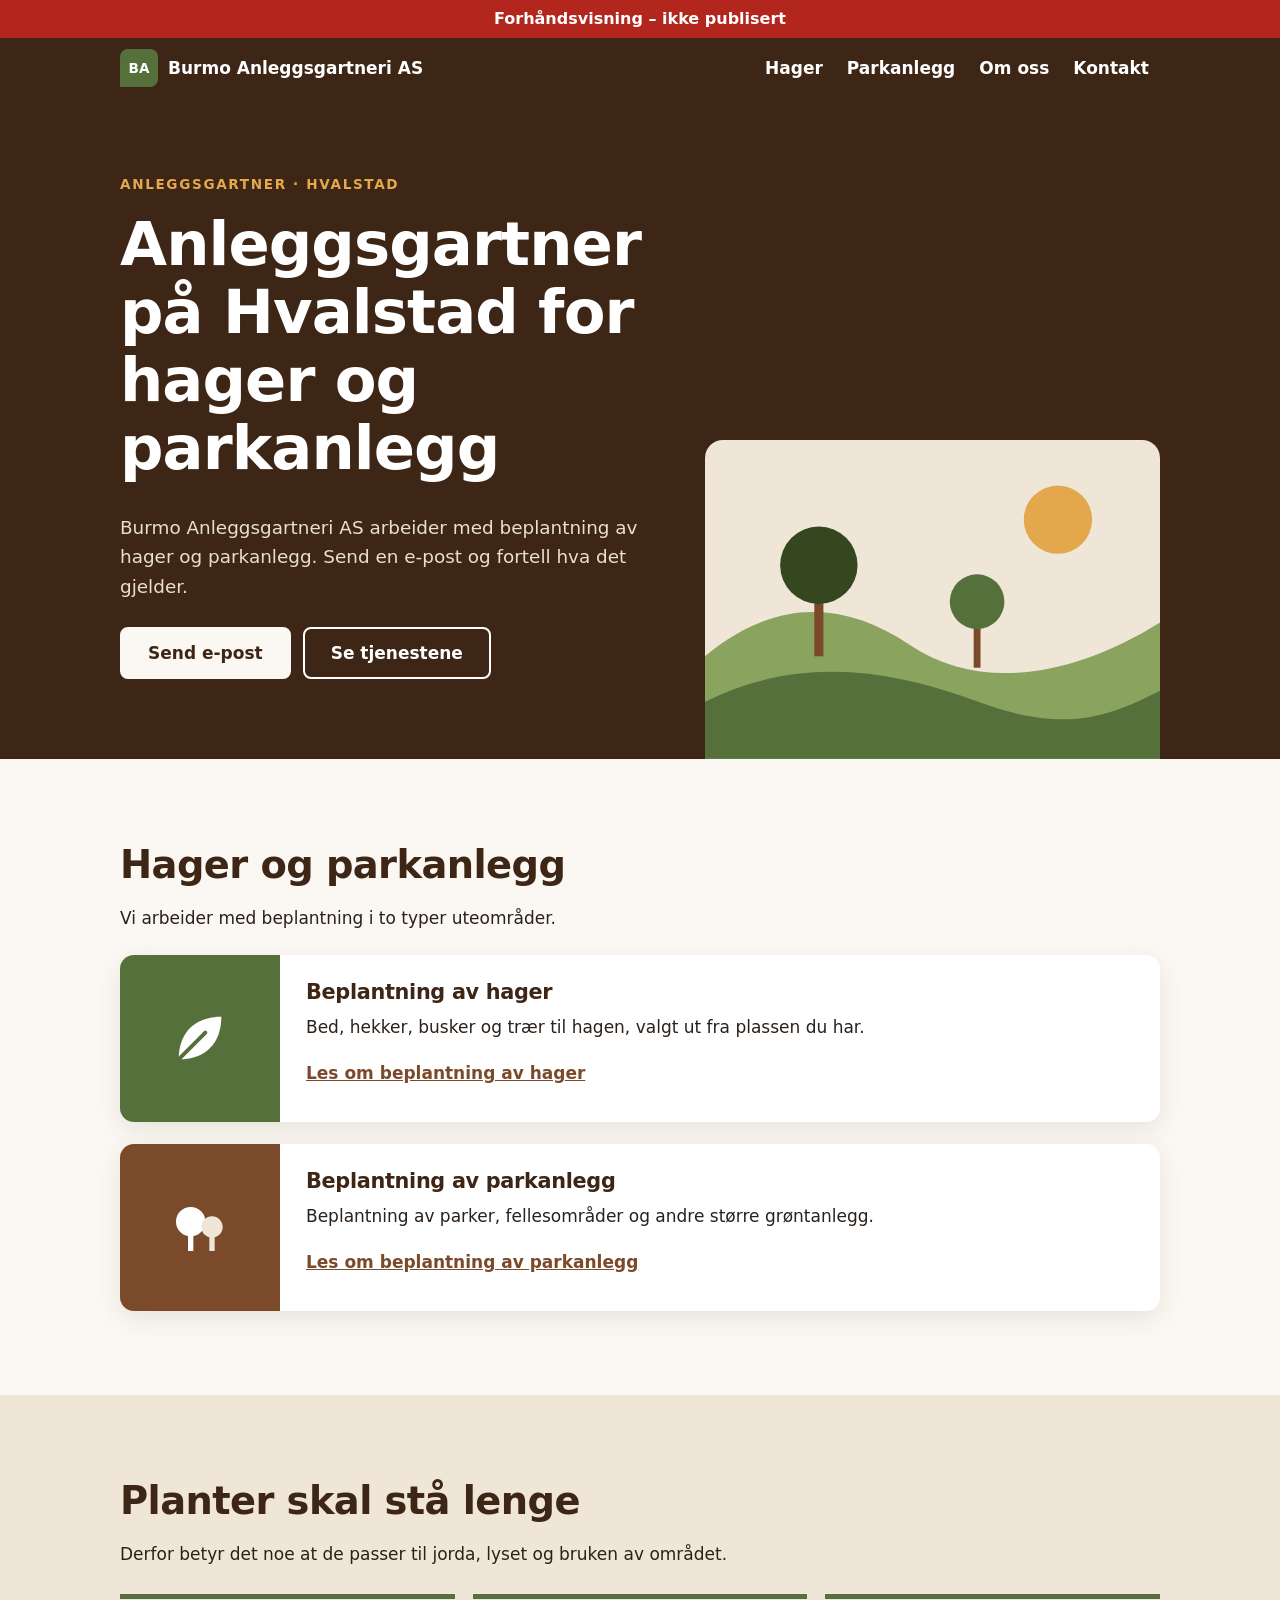
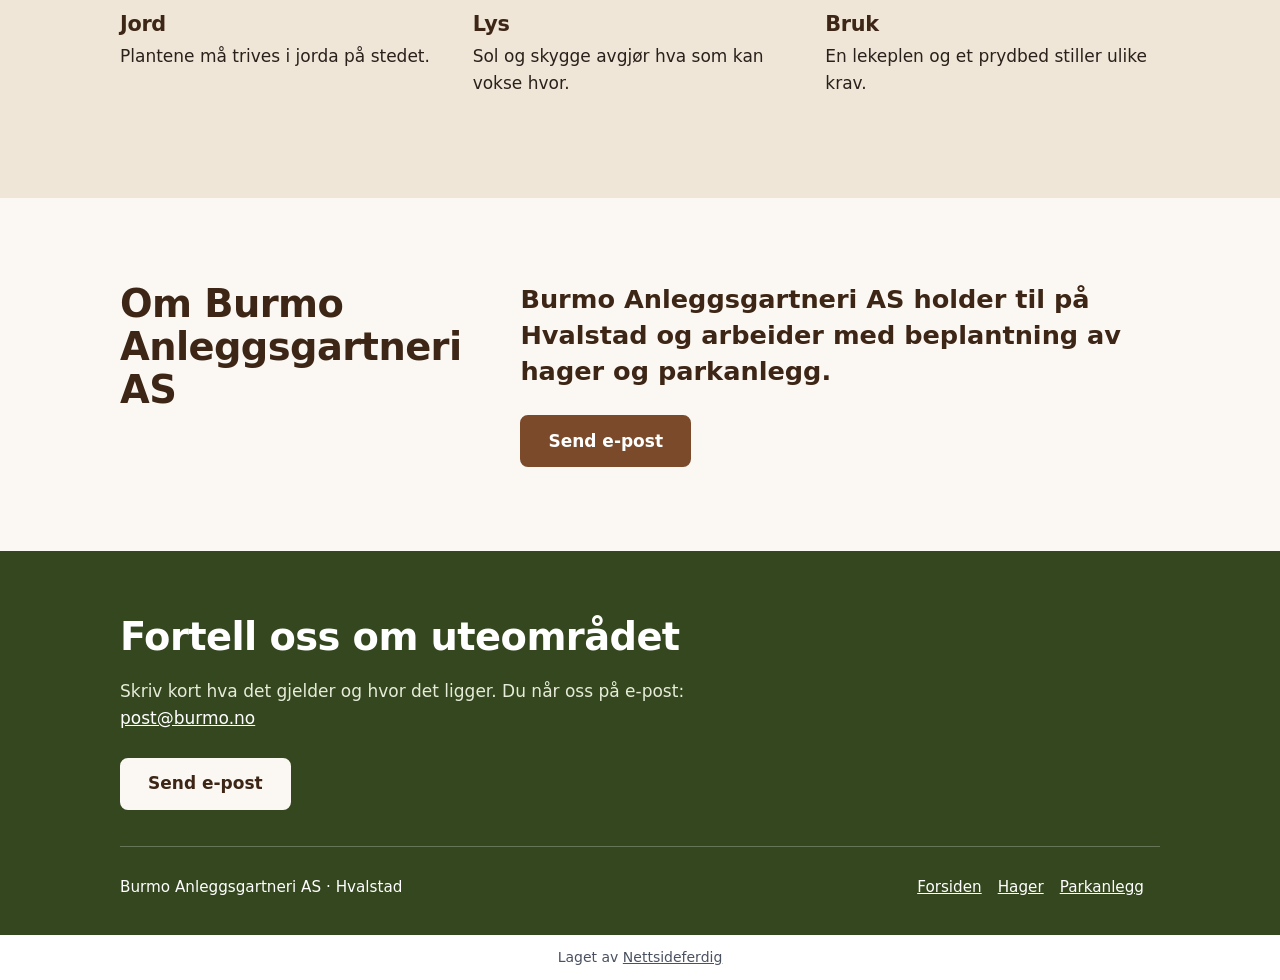
==== index.html @ 02dddd09 "Forhåndsvisning" ====
<!doctype html>
<html lang="nb">
<head>
<meta charset="utf-8">
<meta name="viewport" content="width=device-width, initial-scale=1">
<title>Anleggsgartner Hvalstad – hage og park | Burmo Anleggsgartneri AS</title>
<meta name="description" content="Burmo Anleggsgartneri AS på Hvalstad arbeider med beplantning av hager og parkanlegg. Send en e-post og fortell om uteområdet ditt.">
<link rel="canonical" href="https://andersmathisen7-design.github.io/side-burmo-anleggsgartneri-as-031f3193/">
<meta property="og:type" content="website">
<meta property="og:locale" content="nb_NO">
<meta property="og:site_name" content="Burmo Anleggsgartneri AS">
<meta property="og:title" content="Anleggsgartner Hvalstad – hage og park | Burmo Anleggsgartneri AS">
<meta property="og:description" content="Burmo Anleggsgartneri AS på Hvalstad arbeider med beplantning av hager og parkanlegg. Send en e-post og fortell om uteområdet ditt.">
<meta property="og:url" content="https://andersmathisen7-design.github.io/side-burmo-anleggsgartneri-as-031f3193/">
<meta http-equiv="Content-Security-Policy" content="default-src 'none'; style-src 'self'; img-src 'self'; manifest-src 'self'; worker-src 'self'; script-src 'self'">
<link rel="stylesheet" href="./style.css">
<meta name="theme-color" content="#7a4a2b">
<link rel="manifest" href="./manifest.webmanifest">
<link rel="icon" href="./icon.svg" type="image/svg+xml">
<script src="./pwa.js" defer></script>
<meta name="robots" content="noindex,nofollow">
<script type="application/ld+json">{"@context":"https://schema.org","@type":"GeneralContractor","name":"Burmo Anleggsgartneri AS","description":"Burmo Anleggsgartneri AS på Hvalstad arbeider med beplantning av hager og parkanlegg. Send en e-post og fortell om uteområdet ditt.","email":"post@burmo.no","areaServed":"Hvalstad","url":"https://andersmathisen7-design.github.io/side-burmo-anleggsgartneri-as-031f3193"}</script>
</head>
<body>
<div class="forhandsstripe">Forhåndsvisning – ikke publisert</div>
<header class="hd"><div class="w"><a class="lg" href="./"><span class="lg-m" aria-hidden="true">BA</span><span>Burmo Anleggsgartneri AS</span></a><nav aria-label="Hovedmeny"><ul class="mn"><li><a href="./tjenester/hager/">Hager</a></li><li><a href="./tjenester/parkanlegg/">Parkanlegg</a></li><li><a href="./#om-oss">Om oss</a></li><li><a href="#kontakt">Kontakt</a></li></ul></nav></div></header>
<main>
<section class="he"><div class="w"><div class="tx"><span class="eti">Anleggsgartner · Hvalstad</span><h1>Anleggsgartner på Hvalstad for hager og parkanlegg</h1><p class="le">Burmo Anleggsgartneri AS arbeider med beplantning av hager og parkanlegg. Send en e-post og fortell hva det gjelder.</p><div class="bts"><a class="bt ly" href="mailto:post@burmo.no">Send e-post</a><a class="bt ra" href="#tjenester">Se tjenestene</a></div></div><div class="ill"><svg viewBox="0 0 400 280" aria-hidden="true"><rect width="400" height="280" fill="#efe6d8"/><circle cx="310" cy="70" r="30" fill="#e2a84b"/><path d="M0 190c60-50 120-50 180-10s140 30 220-20v120H0z" fill="#8aa35f"/><rect x="96" y="120" width="8" height="70" fill="#7a4a2b"/><circle cx="100" cy="110" r="34" fill="#34471f"/><rect x="236" y="150" width="6" height="50" fill="#7a4a2b"/><circle cx="239" cy="142" r="24" fill="#55703a"/><path d="M0 230c80-40 160-30 240 0s120 10 160-10v60H0z" fill="#55703a"/></svg></div></div></section><section class="sk" id="tjenester"><div class="w"><h2>Hager og parkanlegg</h2><p>Vi arbeider med beplantning i to typer uteområder.</p><article class="pn"><div class="pn-i"><svg viewBox="0 0 48 48" aria-hidden="true"><path d="M8 40C8 20 20 8 40 8c0 20-12 32-32 32z" fill="#ffffff"/><path d="M8 40L28 20" stroke="#55703a" stroke-width="3" stroke-linecap="round" fill="none"/></svg></div><div class="pn-t"><h3>Beplantning av hager</h3><p>Bed, hekker, busker og trær til hagen, valgt ut fra plassen du har.</p><a class="pn-l" href="./tjenester/hager/">Les om beplantning av hager</a></div></article><article class="pn to-i"><div class="pn-i"><svg viewBox="0 0 48 48" aria-hidden="true"><circle cx="17" cy="20" r="11" fill="#ffffff"/><rect x="15" y="28" width="4" height="14" fill="#ffffff"/><circle cx="33" cy="24" r="8" fill="#efe6d8"/><rect x="31" y="30" width="4" height="12" fill="#efe6d8"/></svg></div><div class="pn-t"><h3>Beplantning av parkanlegg</h3><p>Beplantning av parker, fellesområder og andre større grøntanlegg.</p><a class="pn-l" href="./tjenester/parkanlegg/">Les om beplantning av parkanlegg</a></div></article></div></section><section class="sk pa"><div class="w"><h2>Planter skal stå lenge</h2><p>Derfor betyr det noe at de passer til jorda, lyset og bruken av området.</p><div class="tre"><div><h3>Jord</h3><p>Plantene må trives i jorda på stedet.</p></div><div><h3>Lys</h3><p>Sol og skygge avgjør hva som kan vokse hvor.</p></div><div><h3>Bruk</h3><p>En lekeplen og et prydbed stiller ulike krav.</p></div></div></div></section><section class="sk" id="om-oss"><div class="w om2"><h2>Om Burmo Anleggsgartneri AS</h2><div><p class="st">Burmo Anleggsgartneri AS holder til på Hvalstad og arbeider med beplantning av hager og parkanlegg.</p><div class="bts"><a class="bt" href="mailto:post@burmo.no">Send e-post</a></div></div></div></section>
</main>
<footer class="ft" id="kontakt"><div class="w"><h2>Fortell oss om uteområdet</h2><p>Skriv kort hva det gjelder og hvor det ligger. Du når oss på e-post: <a href="mailto:post@burmo.no">post@burmo.no</a></p><div class="bts"><a class="bt ly" href="mailto:post@burmo.no">Send e-post</a></div><div class="ft-l"><span>Burmo Anleggsgartneri AS · Hvalstad</span><nav aria-label="Bunnmeny"><a href="./">Forsiden</a><a href="./tjenester/hager/">Hager</a><a href="./tjenester/parkanlegg/">Parkanlegg</a></nav></div></div></footer>
<p class="nf-byra">Laget av <a href="https://nettsideferdig.no/">Nettsideferdig</a></p>
</body>
</html>
---- style.css ----
/* Fast fra Sidefabrikken: bestillingswidgeten. */
:root { --nf-farge: #7a4a2b; }
#nf-bestill [hidden] { display: none !important; }
#nf-bestill button { font: inherit; padding: 0.5rem 0.9rem; margin: 0.2rem; border: 1px solid var(--nf-farge); border-radius: 6px; background: #fff; color: var(--nf-farge); cursor: pointer; }
#nf-bestill button:disabled { opacity: 0.6; }
#nf-bestill .nf-knapp { background: var(--nf-farge); color: #fff; }
#nf-bestill .nf-tjeneste { display: block; width: 100%; text-align: left; }
#nf-bestill .nf-tjeneste small, #nf-bestill .nf-vare small { display: block; color: #555; }
#nf-bestill .nf-felt { display: block; margin: 0.5rem 0; }
#nf-bestill input, #nf-bestill select, #nf-bestill textarea { font: inherit; padding: 0.4rem; border: 1px solid #c5cad3; border-radius: 4px; display: block; width: 100%; max-width: 24rem; }
#nf-bestill input[type="checkbox"], #nf-bestill input[type="radio"] { display: inline-block; width: auto; margin: 0 0.4rem 0 0; vertical-align: middle; }
#nf-bestill .nf-rad { display: flex; flex-wrap: wrap; gap: 0.5rem; }
#nf-bestill .nf-vare { padding: 0.4rem 0; border-bottom: 1px solid #e3e6eb; }
#nf-bestill .nf-feil, #nf-bestill .nf-utsolgt { color: #b3261e; }
#nf-bestill .nf-test { background: #fff4e5; padding: 0.4rem 0.8rem; border-radius: 6px; }
#nf-bestill .nf-oppsummering { font-weight: 600; }
#nf-bestill .nf-faner { display: flex; flex-wrap: wrap; gap: 0.25rem; margin: 0.5rem 0 1rem; }
#nf-bestill .nf-fane.nf-valgt, #nf-bestill .nf-dag.nf-valgt { background: var(--nf-farge); color: #fff; }
#nf-bestill .nf-adresse { position: relative; max-width: 24rem; }
#nf-bestill .nf-forslag { position: absolute; top: 100%; left: 0; right: 0; z-index: 10; max-height: 15rem; overflow-y: auto; background: #fff; border: 1px solid #c5cad3; border-radius: 4px; box-shadow: 0 4px 12px rgba(0, 0, 0, 0.15); }
#nf-bestill .nf-forslag button { display: block; width: 100%; margin: 0; border: 0; border-radius: 0; padding: 0.5rem 0.75rem; text-align: left; color: inherit; }
#nf-bestill .nf-forslag button:hover, #nf-bestill .nf-forslag button:focus { background: #f4f7fb; }
#nf-bestill .nf-dager { display: flex; flex-wrap: wrap; gap: 0.25rem; margin: 0.5rem 0; }
#nf-bestill .nf-dag.nf-full { text-decoration: line-through; color: #777; border-color: #c5cad3; }
#nf-bestill .nf-tillegg { margin: 0.5rem 0; }
#nf-bestill .nf-sporsmal { margin: 0.8rem 0; }
#nf-bestill .nf-hjelp { display: block; font-size: 0.875rem; color: #666; margin: 0.15rem 0 0.25rem; }
#nf-bestill .nf-sum { font-weight: 700; font-size: 1.15rem; }
#nf-bestill .nf-ja-nei { display: flex; gap: 1.5rem; margin-top: 0.25rem; }
.prisliste table { border-collapse: collapse; width: 100%; max-width: 36rem; }
.prisliste th, .prisliste td { text-align: left; padding: 0.4rem 0.6rem 0.4rem 0; border-bottom: 1px solid #e3e6eb; vertical-align: top; }
.prisliste td:last-child, .prisliste th:last-child { text-align: right; white-space: nowrap; padding-right: 0; }
.prisliste small { color: #555; }
.prisliste .prisinfo { font-size: 0.875rem; color: #555; }

main > section.melding, main > section.bestill { box-sizing: border-box; max-width: 42rem; margin: 0 auto; padding: 2.5rem 1.25rem 3.5rem; }
.nf-skjema .nf-felt { display: block; margin: 0.75rem 0; }
.nf-skjema label, .nf-skjema legend { display: block; font-weight: 600; }
.nf-skjema fieldset { border: 0; padding: 0; margin: 0.75rem 0; min-width: 0; }
.nf-skjema fieldset label { font-weight: 400; }
.nf-skjema input, .nf-skjema textarea { font: inherit; padding: 0.5rem; border: 1px solid #c5cad3; border-radius: 4px; display: block; width: 100%; max-width: 32rem; }
.nf-skjema input[type="radio"] { display: inline-block; width: auto; margin: 0 0.4rem 0 0; vertical-align: middle; }
.nf-skjema input:focus, .nf-skjema textarea:focus { outline: 2px solid var(--nf-farge); outline-offset: 1px; }
.nf-skjema button { font: inherit; font-weight: 600; border: 0; cursor: pointer; padding: 0.85rem 1.5rem; border-radius: 6px; background: var(--nf-farge); color: #fff; min-height: 44px; }
.nf-skjema .nf-info { font-size: 0.875rem; color: #555; }

/* Designet */
:root{--j:#7a4a2b;--jm:#3d2616;--m:#55703a;--l:#fbf8f3;--p:#efe6d8;--t:#2a211b}*{box-sizing:border-box}body{margin:0;font-family:system-ui,Helvetica,Arial,sans-serif;font-size:17px;line-height:1.6;color:var(--t);background:var(--l)}h1,h2,h3{margin:0 0 .5em;line-height:1.12;font-weight:800;letter-spacing:-.015em;color:var(--jm)}h1{font-size:clamp(2.2rem,7.5vw,3.8rem)}h2{font-size:clamp(1.6rem,4.5vw,2.4rem)}h3{font-size:1.3rem}p{margin:0 0 1em;max-width:60ch}a{color:var(--j)}a:focus-visible{outline:3px solid #e2a84b;outline-offset:3px}.w{max-width:1080px;margin:0 auto;padding:0 20px}.hd{background:var(--jm)}.hd .w{display:flex;flex-wrap:wrap;align-items:center;justify-content:space-between;gap:2px 18px;padding-top:8px;padding-bottom:8px}.lg{display:inline-flex;align-items:center;gap:10px;min-height:44px;color:#fff;text-decoration:none;font-weight:800}.lg-m{display:inline-flex;align-items:center;justify-content:center;width:38px;height:38px;background:var(--m);color:#fff;font-size:.85rem;border-radius:8px 8px 8px 0;flex:none}.mn{display:flex;flex-wrap:wrap;list-style:none;margin:0;padding:0;gap:0 2px}.mn a{display:inline-flex;align-items:center;min-height:44px;padding:0 11px;color:#fff;text-decoration:none;font-weight:600;border-radius:6px}.mn a:hover{background:rgba(255,255,255,.14)}.bt{display:inline-flex;align-items:center;justify-content:center;min-height:52px;padding:0 26px;border-radius:8px;font-weight:800;text-decoration:none;background:var(--j);color:#fff;border:2px solid var(--j)}.bt:hover{background:var(--jm);border-color:var(--jm)}.bt.ly{background:var(--l);color:var(--jm);border-color:var(--l)}.bt.ly:hover{background:var(--p);border-color:var(--p)}.bt.ra{background:transparent;color:#fff;border-color:#fff}.bt.ra:hover{background:rgba(255,255,255,.14)}.bt.ko{background:transparent;color:var(--jm);border-color:var(--jm)}.bt.ko:hover{background:var(--p)}.bts{display:flex;flex-wrap:wrap;gap:12px;margin-top:26px}.he{background:var(--jm);color:#fff;padding:44px 0 0}.he h1{color:#fff}.he .le{color:#eadfce;font-size:1.15rem}.he .w{display:grid;gap:28px;align-items:end}.he .tx{padding-bottom:44px}.eti{display:inline-block;color:#e2a84b;font-weight:700;font-size:.85rem;letter-spacing:.12em;text-transform:uppercase;margin-bottom:14px}.ill svg{display:block;width:100%;height:auto;border-radius:18px 18px 0 0}.sk{padding:64px 0}.sk.pa{background:var(--p)}.pn{display:grid;background:#fff;border-radius:14px;overflow:hidden;box-shadow:0 8px 24px rgba(61,38,22,.1);margin-top:22px}.pn-i{background:var(--m);display:flex;align-items:center;justify-content:center;padding:22px}.pn.to-i .pn-i{background:var(--j)}.pn-i svg{width:64px;height:64px}.pn-t{padding:26px}.pn-t p{margin-bottom:.6em}.pn-l{font-weight:800;display:inline-flex;align-items:center;min-height:44px}.tre{display:grid;gap:18px;margin-top:26px}.tre div{border-top:5px solid var(--m);padding-top:14px}.tre h3{margin-bottom:.3em}.om2{display:grid;gap:24px}.om2 .st{font-size:clamp(1.25rem,3.2vw,1.6rem);line-height:1.4;font-weight:600;color:var(--jm)}.ft{background:#34471f;color:#fff;padding:64px 0 26px}.ft h2{color:#fff}.ft p{color:#e6ecd8}.ft a{color:#fff}.ft .bt.ly{color:var(--jm)}.ft-l{margin-top:36px;padding-top:18px;border-top:1px solid rgba(255,255,255,.25);display:flex;flex-wrap:wrap;gap:6px 24px;justify-content:space-between;align-items:center;font-size:.95rem}.ft-l a{display:inline-flex;align-items:center;min-height:44px;margin-right:16px}.uh{background:var(--p);padding:32px 0 48px;border-bottom:6px solid var(--m)}.uh .le{font-size:1.15rem}.bk{display:inline-flex;align-items:center;min-height:44px;font-weight:700;margin-bottom:8px}.to{display:grid;gap:28px}.no{background:var(--jm);color:#fff;border-radius:14px;padding:26px;align-self:start}.no h3{color:#fff}.no ul{margin:0;padding-left:1.2em}.no li{margin-bottom:.4em}section.melding{padding:56px 20px;max-width:720px;margin:0 auto}.nf-skjema .nf-felt{margin-bottom:18px}.nf-skjema label{display:block;font-weight:700;margin-bottom:6px}.nf-skjema input,.nf-skjema textarea{width:100%;padding:12px 14px;border:2px solid #b8a892;border-radius:8px;font:inherit;background:#fff}.nf-skjema button.knapp{min-height:52px;padding:0 26px;border-radius:8px;border:2px solid var(--j);background:var(--j);color:#fff;font:inherit;font-weight:800;cursor:pointer}@media(min-width:700px){.pn{grid-template-columns:160px 1fr}}@media(min-width:760px){.tre{grid-template-columns:repeat(3,1fr)}}@media(min-width:860px){.he{padding-top:72px}.he .w{grid-template-columns:1.1fr .9fr}.he .tx{padding-bottom:80px}.om2{grid-template-columns:.7fr 1.3fr;gap:56px}.to{grid-template-columns:1.3fr .7fr;gap:56px}.sk{padding:84px 0}}

/* Fast fra Sidefabrikken */
.forhandsstripe { display: block !important; position: relative !important; z-index: 2147483647 !important; background: #b3261e !important; color: #fff !important; text-align: center !important; padding: 0.5rem 1rem !important; font: 600 1rem/1.4 system-ui, sans-serif !important; visibility: visible !important; opacity: 1 !important; max-height: none !important; height: auto !important; min-height: 0 !important; overflow: visible !important; margin: 0 !important; top: auto !important; left: auto !important; right: auto !important; bottom: auto !important; width: auto !important; transform: none !important; clip-path: none !important; filter: none !important; text-indent: 0 !important; font-size: 1rem !important; }
.nf-byra { display: block !important; position: static !important; inset: auto !important; z-index: auto !important; background: #fff !important; color: #4a5160 !important; text-align: center !important; padding: 0.75rem 1rem !important; margin: 0 !important; width: auto !important; max-width: none !important; height: auto !important; min-height: 0 !important; max-height: none !important; overflow: visible !important; visibility: visible !important; opacity: 1 !important; transform: none !important; clip-path: none !important; filter: none !important; font: 400 0.875rem/1.5 system-ui, sans-serif !important; letter-spacing: normal !important; text-indent: 0 !important; text-transform: none !important; }
.nf-byra a { display: inline !important; position: static !important; color: inherit !important; text-decoration: underline !important; font: inherit !important; visibility: visible !important; opacity: 1 !important; pointer-events: auto !important; }
.nf-felle { display: none !important; position: absolute !important; left: -10000px !important; width: 1px !important; height: 1px !important; overflow: hidden !important; }
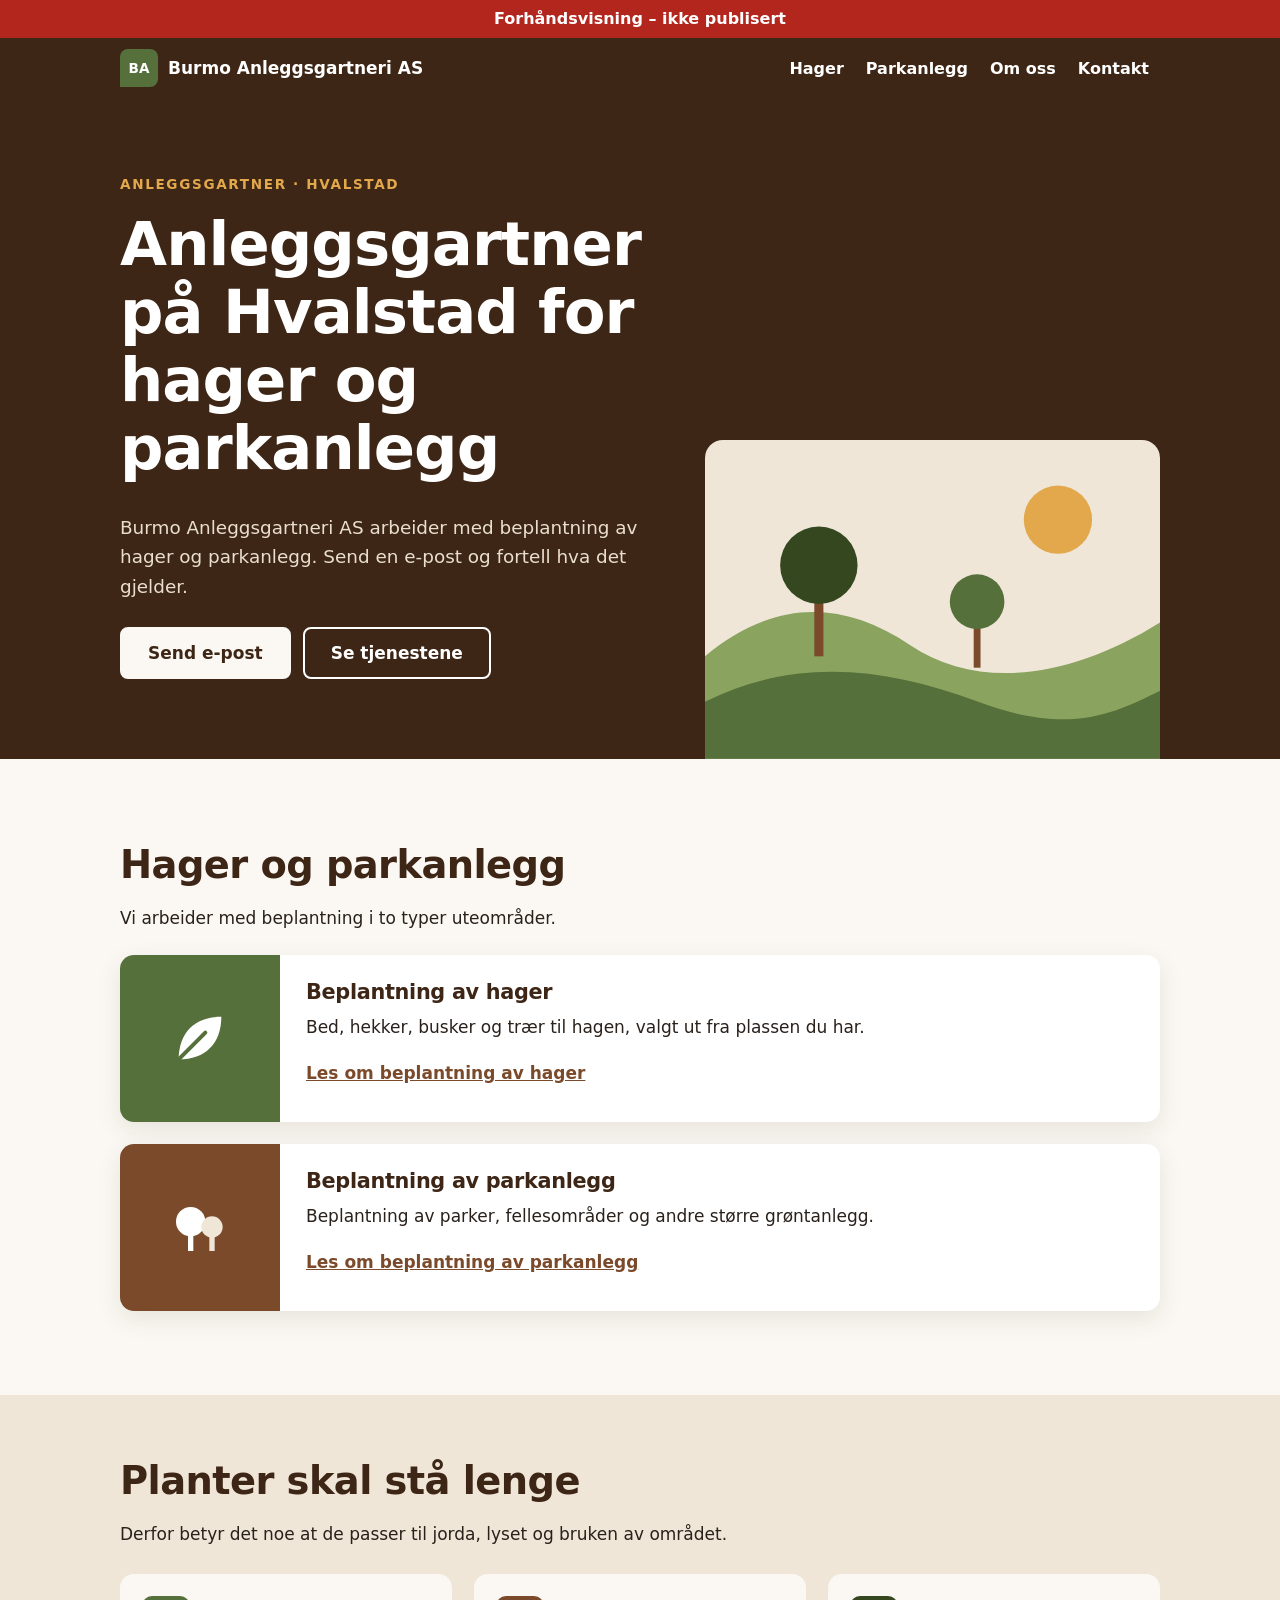
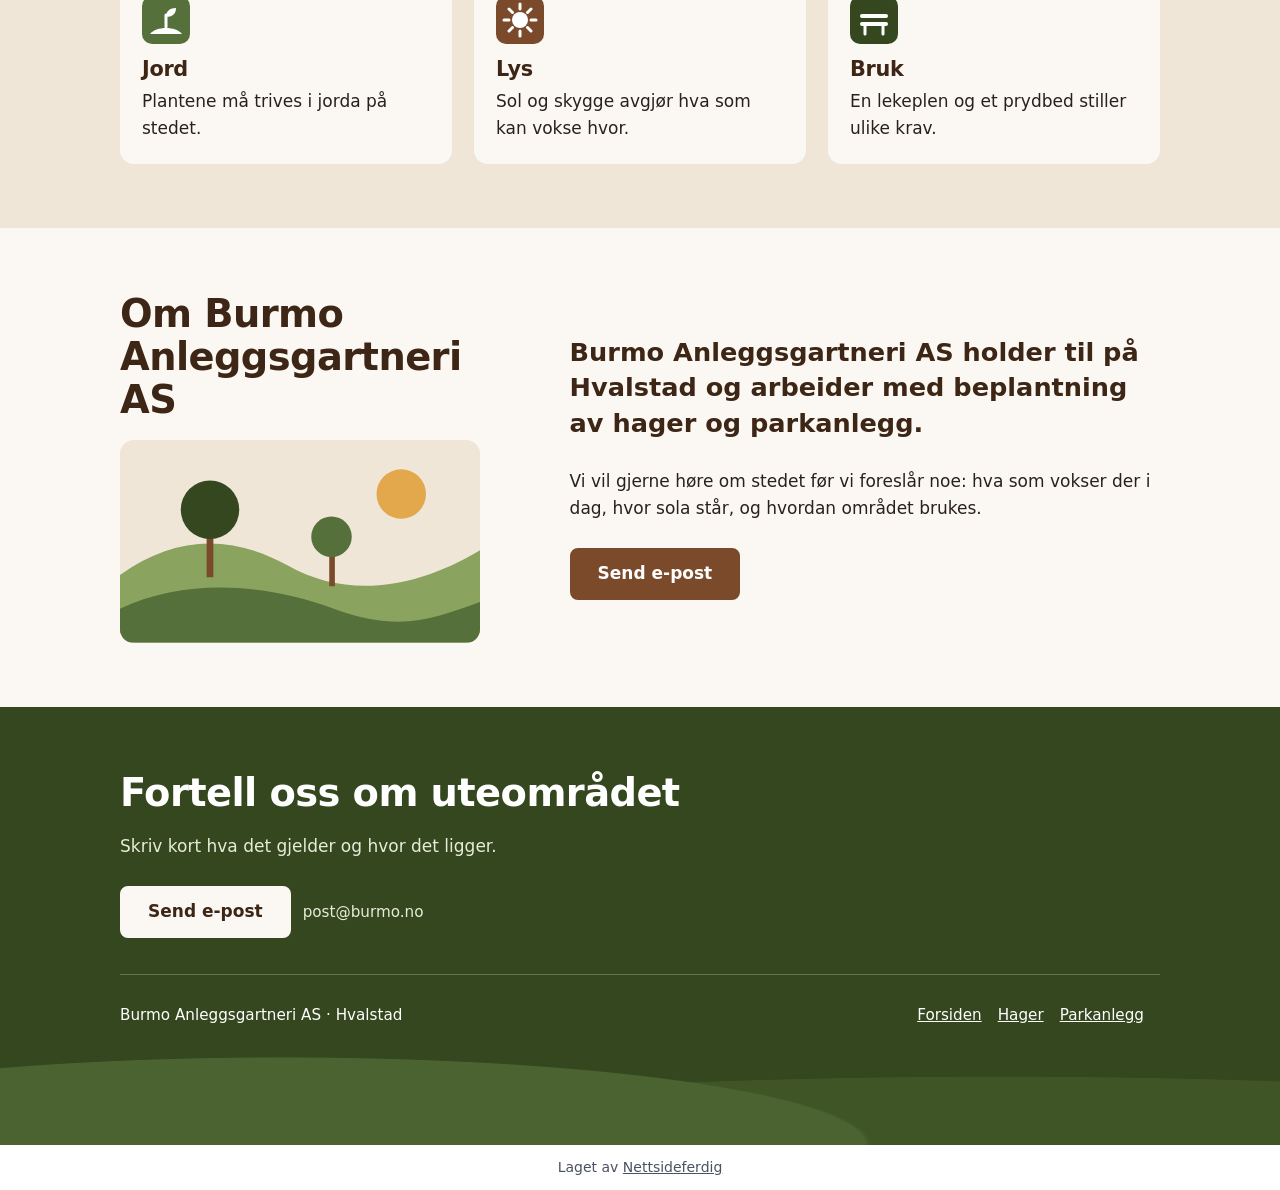
==== commit 6722cb8a: "Forhåndsvisning" ====
--- a/index.html
+++ b/index.html
@@ -25,9 +25,9 @@
 <div class="forhandsstripe">Forhåndsvisning – ikke publisert</div>
 <header class="hd"><div class="w"><a class="lg" href="./"><span class="lg-m" aria-hidden="true">BA</span><span>Burmo Anleggsgartneri AS</span></a><nav aria-label="Hovedmeny"><ul class="mn"><li><a href="./tjenester/hager/">Hager</a></li><li><a href="./tjenester/parkanlegg/">Parkanlegg</a></li><li><a href="./#om-oss">Om oss</a></li><li><a href="#kontakt">Kontakt</a></li></ul></nav></div></header>
 <main>
-<section class="he"><div class="w"><div class="tx"><span class="eti">Anleggsgartner · Hvalstad</span><h1>Anleggsgartner på Hvalstad for hager og parkanlegg</h1><p class="le">Burmo Anleggsgartneri AS arbeider med beplantning av hager og parkanlegg. Send en e-post og fortell hva det gjelder.</p><div class="bts"><a class="bt ly" href="mailto:post@burmo.no">Send e-post</a><a class="bt ra" href="#tjenester">Se tjenestene</a></div></div><div class="ill"><svg viewBox="0 0 400 280" aria-hidden="true"><rect width="400" height="280" fill="#efe6d8"/><circle cx="310" cy="70" r="30" fill="#e2a84b"/><path d="M0 190c60-50 120-50 180-10s140 30 220-20v120H0z" fill="#8aa35f"/><rect x="96" y="120" width="8" height="70" fill="#7a4a2b"/><circle cx="100" cy="110" r="34" fill="#34471f"/><rect x="236" y="150" width="6" height="50" fill="#7a4a2b"/><circle cx="239" cy="142" r="24" fill="#55703a"/><path d="M0 230c80-40 160-30 240 0s120 10 160-10v60H0z" fill="#55703a"/></svg></div></div></section><section class="sk" id="tjenester"><div class="w"><h2>Hager og parkanlegg</h2><p>Vi arbeider med beplantning i to typer uteområder.</p><article class="pn"><div class="pn-i"><svg viewBox="0 0 48 48" aria-hidden="true"><path d="M8 40C8 20 20 8 40 8c0 20-12 32-32 32z" fill="#ffffff"/><path d="M8 40L28 20" stroke="#55703a" stroke-width="3" stroke-linecap="round" fill="none"/></svg></div><div class="pn-t"><h3>Beplantning av hager</h3><p>Bed, hekker, busker og trær til hagen, valgt ut fra plassen du har.</p><a class="pn-l" href="./tjenester/hager/">Les om beplantning av hager</a></div></article><article class="pn to-i"><div class="pn-i"><svg viewBox="0 0 48 48" aria-hidden="true"><circle cx="17" cy="20" r="11" fill="#ffffff"/><rect x="15" y="28" width="4" height="14" fill="#ffffff"/><circle cx="33" cy="24" r="8" fill="#efe6d8"/><rect x="31" y="30" width="4" height="12" fill="#efe6d8"/></svg></div><div class="pn-t"><h3>Beplantning av parkanlegg</h3><p>Beplantning av parker, fellesområder og andre større grøntanlegg.</p><a class="pn-l" href="./tjenester/parkanlegg/">Les om beplantning av parkanlegg</a></div></article></div></section><section class="sk pa"><div class="w"><h2>Planter skal stå lenge</h2><p>Derfor betyr det noe at de passer til jorda, lyset og bruken av området.</p><div class="tre"><div><h3>Jord</h3><p>Plantene må trives i jorda på stedet.</p></div><div><h3>Lys</h3><p>Sol og skygge avgjør hva som kan vokse hvor.</p></div><div><h3>Bruk</h3><p>En lekeplen og et prydbed stiller ulike krav.</p></div></div></div></section><section class="sk" id="om-oss"><div class="w om2"><h2>Om Burmo Anleggsgartneri AS</h2><div><p class="st">Burmo Anleggsgartneri AS holder til på Hvalstad og arbeider med beplantning av hager og parkanlegg.</p><div class="bts"><a class="bt" href="mailto:post@burmo.no">Send e-post</a></div></div></div></section>
+<section class="he"><div class="w"><div class="tx"><span class="eti">Anleggsgartner · Hvalstad</span><h1>Anleggsgartner på Hvalstad for hager og parkanlegg</h1><p class="le">Burmo Anleggsgartneri AS arbeider med beplantning av hager og parkanlegg. Send en e-post og fortell hva det gjelder.</p><div class="bts"><a class="bt ly" href="mailto:post@burmo.no">Send e-post</a><a class="bt ra" href="#tjenester">Se tjenestene</a></div></div><div class="ill"><svg viewBox="0 0 400 280" aria-hidden="true"><rect width="400" height="280" fill="#efe6d8"/><circle cx="310" cy="70" r="30" fill="#e2a84b"/><path d="M0 190c60-50 120-50 180-10s140 30 220-20v120H0z" fill="#8aa35f"/><rect x="96" y="120" width="8" height="70" fill="#7a4a2b"/><circle cx="100" cy="110" r="34" fill="#34471f"/><rect x="236" y="150" width="6" height="50" fill="#7a4a2b"/><circle cx="239" cy="142" r="24" fill="#55703a"/><path d="M0 230c80-40 160-30 240 0s120 10 160-10v60H0z" fill="#55703a"/></svg></div></div></section><section class="sk" id="tjenester"><div class="w"><h2>Hager og parkanlegg</h2><p>Vi arbeider med beplantning i to typer uteområder.</p><article class="pn"><div class="pn-i"><svg viewBox="0 0 48 48" aria-hidden="true"><path d="M8 40C8 20 20 8 40 8c0 20-12 32-32 32z" fill="#ffffff"/><path d="M8 40L28 20" stroke="#55703a" stroke-width="3" stroke-linecap="round" fill="none"/></svg></div><div class="pn-t"><h3>Beplantning av hager</h3><p>Bed, hekker, busker og trær til hagen, valgt ut fra plassen du har.</p><a class="pn-l" href="./tjenester/hager/">Les om beplantning av hager</a></div></article><article class="pn to-i"><div class="pn-i"><svg viewBox="0 0 48 48" aria-hidden="true"><circle cx="17" cy="20" r="11" fill="#ffffff"/><rect x="15" y="28" width="4" height="14" fill="#ffffff"/><circle cx="33" cy="24" r="8" fill="#efe6d8"/><rect x="31" y="30" width="4" height="12" fill="#efe6d8"/></svg></div><div class="pn-t"><h3>Beplantning av parkanlegg</h3><p>Beplantning av parker, fellesområder og andre større grøntanlegg.</p><a class="pn-l" href="./tjenester/parkanlegg/">Les om beplantning av parkanlegg</a></div></article></div></section><section class="sk pa tett"><div class="w"><h2>Planter skal stå lenge</h2><p>Derfor betyr det noe at de passer til jorda, lyset og bruken av området.</p><div class="tre"><div><svg viewBox="0 0 48 48" aria-hidden="true"><rect width="48" height="48" rx="10" fill="#55703a"/><path d="M8 38c6-8 26-8 32 0z" fill="#ffffff"/><path d="M24 31V19" stroke="#ffffff" stroke-width="3" stroke-linecap="round" fill="none"/><path d="M24 21c0-6 4-9 10-9 0 6-4 9-10 9z" fill="#ffffff"/></svg><h3>Jord</h3><p>Plantene må trives i jorda på stedet.</p></div><div><svg viewBox="0 0 48 48" aria-hidden="true"><rect width="48" height="48" rx="10" fill="#7a4a2b"/><circle cx="24" cy="24" r="8" fill="#ffffff"/><path d="M24 8v5M24 35v5M8 24h5M35 24h5M13 13l3.5 3.5M31.5 31.5L35 35M35 13l-3.5 3.5M16.5 31.5L13 35" stroke="#ffffff" stroke-width="3" stroke-linecap="round" fill="none"/></svg><h3>Lys</h3><p>Sol og skygge avgjør hva som kan vokse hvor.</p></div><div><svg viewBox="0 0 48 48" aria-hidden="true"><rect width="48" height="48" rx="10" fill="#34471f"/><rect x="10" y="18" width="28" height="4" rx="2" fill="#ffffff"/><rect x="10" y="26" width="28" height="4" rx="2" fill="#ffffff"/><path d="M15 30v8M33 30v8" stroke="#ffffff" stroke-width="3" stroke-linecap="round" fill="none"/></svg><h3>Bruk</h3><p>En lekeplen og et prydbed stiller ulike krav.</p></div></div></div></section><section class="sk tett" id="om-oss"><div class="w om2"><div><h2>Om Burmo Anleggsgartneri AS</h2><div class="om-ill" aria-hidden="true"><svg viewBox="0 0 320 180"><rect width="320" height="180" fill="#efe6d8"/><circle cx="250" cy="48" r="22" fill="#e2a84b"/><path d="M0 120c50-36 100-36 150-8s110 22 170-14v82H0z" fill="#8aa35f"/><rect x="77" y="70" width="6" height="52" fill="#7a4a2b"/><circle cx="80" cy="62" r="26" fill="#34471f"/><rect x="186" y="92" width="5" height="38" fill="#7a4a2b"/><circle cx="188" cy="86" r="18" fill="#55703a"/><path d="M0 150c60-28 130-22 190 0s90 8 130-6v36H0z" fill="#55703a"/></svg></div></div><div><p class="st">Burmo Anleggsgartneri AS holder til på Hvalstad og arbeider med beplantning av hager og parkanlegg.</p><p>Vi vil gjerne høre om stedet før vi foreslår noe: hva som vokser der i dag, hvor sola står, og hvordan området brukes.</p><div class="bts"><a class="bt" href="mailto:post@burmo.no">Send e-post</a></div></div></div></section>
 </main>
-<footer class="ft" id="kontakt"><div class="w"><h2>Fortell oss om uteområdet</h2><p>Skriv kort hva det gjelder og hvor det ligger. Du når oss på e-post: <a href="mailto:post@burmo.no">post@burmo.no</a></p><div class="bts"><a class="bt ly" href="mailto:post@burmo.no">Send e-post</a></div><div class="ft-l"><span>Burmo Anleggsgartneri AS · Hvalstad</span><nav aria-label="Bunnmeny"><a href="./">Forsiden</a><a href="./tjenester/hager/">Hager</a><a href="./tjenester/parkanlegg/">Parkanlegg</a></nav></div></div></footer>
+<footer class="ft" id="kontakt"><div class="w"><h2>Fortell oss om uteområdet</h2><p>Skriv kort hva det gjelder og hvor det ligger.</p><div class="bts"><a class="bt ly" href="mailto:post@burmo.no">Send e-post</a><span class="ft-a">post@burmo.no</span></div><div class="ft-l"><span>Burmo Anleggsgartneri AS · Hvalstad</span><nav aria-label="Bunnmeny"><a href="./">Forsiden</a><a href="./tjenester/hager/">Hager</a><a href="./tjenester/parkanlegg/">Parkanlegg</a></nav></div></div><div class="aas" aria-hidden="true"></div></footer>
 <p class="nf-byra">Laget av <a href="https://nettsideferdig.no/">Nettsideferdig</a></p>
 </body>
 </html>
--- a/style.css
+++ b/style.css
@@ -45,7 +45,7 @@
 .nf-skjema .nf-info { font-size: 0.875rem; color: #555; }
 
 /* Designet */
-:root{--j:#7a4a2b;--jm:#3d2616;--m:#55703a;--l:#fbf8f3;--p:#efe6d8;--t:#2a211b}*{box-sizing:border-box}body{margin:0;font-family:system-ui,Helvetica,Arial,sans-serif;font-size:17px;line-height:1.6;color:var(--t);background:var(--l)}h1,h2,h3{margin:0 0 .5em;line-height:1.12;font-weight:800;letter-spacing:-.015em;color:var(--jm)}h1{font-size:clamp(2.2rem,7.5vw,3.8rem)}h2{font-size:clamp(1.6rem,4.5vw,2.4rem)}h3{font-size:1.3rem}p{margin:0 0 1em;max-width:60ch}a{color:var(--j)}a:focus-visible{outline:3px solid #e2a84b;outline-offset:3px}.w{max-width:1080px;margin:0 auto;padding:0 20px}.hd{background:var(--jm)}.hd .w{display:flex;flex-wrap:wrap;align-items:center;justify-content:space-between;gap:2px 18px;padding-top:8px;padding-bottom:8px}.lg{display:inline-flex;align-items:center;gap:10px;min-height:44px;color:#fff;text-decoration:none;font-weight:800}.lg-m{display:inline-flex;align-items:center;justify-content:center;width:38px;height:38px;background:var(--m);color:#fff;font-size:.85rem;border-radius:8px 8px 8px 0;flex:none}.mn{display:flex;flex-wrap:wrap;list-style:none;margin:0;padding:0;gap:0 2px}.mn a{display:inline-flex;align-items:center;min-height:44px;padding:0 11px;color:#fff;text-decoration:none;font-weight:600;border-radius:6px}.mn a:hover{background:rgba(255,255,255,.14)}.bt{display:inline-flex;align-items:center;justify-content:center;min-height:52px;padding:0 26px;border-radius:8px;font-weight:800;text-decoration:none;background:var(--j);color:#fff;border:2px solid var(--j)}.bt:hover{background:var(--jm);border-color:var(--jm)}.bt.ly{background:var(--l);color:var(--jm);border-color:var(--l)}.bt.ly:hover{background:var(--p);border-color:var(--p)}.bt.ra{background:transparent;color:#fff;border-color:#fff}.bt.ra:hover{background:rgba(255,255,255,.14)}.bt.ko{background:transparent;color:var(--jm);border-color:var(--jm)}.bt.ko:hover{background:var(--p)}.bts{display:flex;flex-wrap:wrap;gap:12px;margin-top:26px}.he{background:var(--jm);color:#fff;padding:44px 0 0}.he h1{color:#fff}.he .le{color:#eadfce;font-size:1.15rem}.he .w{display:grid;gap:28px;align-items:end}.he .tx{padding-bottom:44px}.eti{display:inline-block;color:#e2a84b;font-weight:700;font-size:.85rem;letter-spacing:.12em;text-transform:uppercase;margin-bottom:14px}.ill svg{display:block;width:100%;height:auto;border-radius:18px 18px 0 0}.sk{padding:64px 0}.sk.pa{background:var(--p)}.pn{display:grid;background:#fff;border-radius:14px;overflow:hidden;box-shadow:0 8px 24px rgba(61,38,22,.1);margin-top:22px}.pn-i{background:var(--m);display:flex;align-items:center;justify-content:center;padding:22px}.pn.to-i .pn-i{background:var(--j)}.pn-i svg{width:64px;height:64px}.pn-t{padding:26px}.pn-t p{margin-bottom:.6em}.pn-l{font-weight:800;display:inline-flex;align-items:center;min-height:44px}.tre{display:grid;gap:18px;margin-top:26px}.tre div{border-top:5px solid var(--m);padding-top:14px}.tre h3{margin-bottom:.3em}.om2{display:grid;gap:24px}.om2 .st{font-size:clamp(1.25rem,3.2vw,1.6rem);line-height:1.4;font-weight:600;color:var(--jm)}.ft{background:#34471f;color:#fff;padding:64px 0 26px}.ft h2{color:#fff}.ft p{color:#e6ecd8}.ft a{color:#fff}.ft .bt.ly{color:var(--jm)}.ft-l{margin-top:36px;padding-top:18px;border-top:1px solid rgba(255,255,255,.25);display:flex;flex-wrap:wrap;gap:6px 24px;justify-content:space-between;align-items:center;font-size:.95rem}.ft-l a{display:inline-flex;align-items:center;min-height:44px;margin-right:16px}.uh{background:var(--p);padding:32px 0 48px;border-bottom:6px solid var(--m)}.uh .le{font-size:1.15rem}.bk{display:inline-flex;align-items:center;min-height:44px;font-weight:700;margin-bottom:8px}.to{display:grid;gap:28px}.no{background:var(--jm);color:#fff;border-radius:14px;padding:26px;align-self:start}.no h3{color:#fff}.no ul{margin:0;padding-left:1.2em}.no li{margin-bottom:.4em}section.melding{padding:56px 20px;max-width:720px;margin:0 auto}.nf-skjema .nf-felt{margin-bottom:18px}.nf-skjema label{display:block;font-weight:700;margin-bottom:6px}.nf-skjema input,.nf-skjema textarea{width:100%;padding:12px 14px;border:2px solid #b8a892;border-radius:8px;font:inherit;background:#fff}.nf-skjema button.knapp{min-height:52px;padding:0 26px;border-radius:8px;border:2px solid var(--j);background:var(--j);color:#fff;font:inherit;font-weight:800;cursor:pointer}@media(min-width:700px){.pn{grid-template-columns:160px 1fr}}@media(min-width:760px){.tre{grid-template-columns:repeat(3,1fr)}}@media(min-width:860px){.he{padding-top:72px}.he .w{grid-template-columns:1.1fr .9fr}.he .tx{padding-bottom:80px}.om2{grid-template-columns:.7fr 1.3fr;gap:56px}.to{grid-template-columns:1.3fr .7fr;gap:56px}.sk{padding:84px 0}}
+:root{--j:#7a4a2b;--jm:#3d2616;--m:#55703a;--l:#fbf8f3;--p:#efe6d8;--t:#2a211b}*{box-sizing:border-box}body{margin:0;font-family:system-ui,Helvetica,Arial,sans-serif;font-size:17px;line-height:1.6;color:var(--t);background:var(--l)}h1,h2,h3{margin:0 0 .5em;line-height:1.12;font-weight:800;letter-spacing:-.015em;color:var(--jm)}h1{font-size:clamp(2.2rem,7.5vw,3.8rem)}h2{font-size:clamp(1.6rem,4.5vw,2.4rem)}h3{font-size:1.3rem}p{margin:0 0 1em;max-width:60ch}a{color:var(--j)}a:focus-visible{outline:3px solid #e2a84b;outline-offset:3px}.w{max-width:1080px;margin:0 auto;padding:0 20px}.hd{background:var(--jm)}.hd .w{display:flex;flex-wrap:wrap;align-items:center;justify-content:space-between;gap:2px 18px;padding-top:8px;padding-bottom:8px}.lg{display:inline-flex;align-items:center;gap:10px;min-height:44px;color:#fff;text-decoration:none;font-weight:800}.lg-m{display:inline-flex;align-items:center;justify-content:center;width:38px;height:38px;background:var(--m);color:#fff;font-size:.85rem;border-radius:8px 8px 8px 0;flex:none}.mn{display:flex;flex-wrap:nowrap;list-style:none;margin:0;padding:0;gap:0}.mn a{display:inline-flex;align-items:center;min-height:44px;padding:0 8px;color:#fff;text-decoration:none;font-weight:600;font-size:.9rem;border-radius:6px;white-space:nowrap}.mn li:first-child a{padding-left:0}.mn a:hover{background:rgba(255,255,255,.14)}.bt{display:inline-flex;align-items:center;justify-content:center;min-height:52px;padding:0 26px;border-radius:8px;font-weight:800;text-decoration:none;background:var(--j);color:#fff;border:2px solid var(--j)}.bt:hover{background:var(--jm);border-color:var(--jm)}.bt.ly{background:var(--l);color:var(--jm);border-color:var(--l)}.bt.ly:hover{background:var(--p);border-color:var(--p)}.bt.ra{background:transparent;color:#fff;border-color:#fff}.bt.ra:hover{background:rgba(255,255,255,.14)}.bt.ko{background:transparent;color:var(--jm);border-color:var(--jm)}.bt.ko:hover{background:var(--p)}.bts{display:flex;flex-wrap:wrap;align-items:center;gap:12px;margin-top:26px}.he{background:var(--jm);color:#fff;padding:44px 0 0}.he h1{color:#fff}.he .le{color:#eadfce;font-size:1.15rem}.he .w{display:grid;gap:28px;align-items:end}.he .tx{padding-bottom:44px}.eti{display:inline-block;color:#e2a84b;font-weight:700;font-size:.85rem;letter-spacing:.12em;text-transform:uppercase;margin-bottom:14px}.ill svg{display:block;width:100%;height:auto;border-radius:18px 18px 0 0}.sk{padding:64px 0}.sk.pa{background:var(--p)}.pn{display:grid;background:#fff;border-radius:14px;overflow:hidden;box-shadow:0 8px 24px rgba(61,38,22,.1);margin-top:22px}.pn-i{background:var(--m);display:flex;align-items:center;justify-content:center;padding:22px}.pn.to-i .pn-i{background:var(--j)}.pn-i svg{width:64px;height:64px}.pn-t{padding:26px}.pn-t p{margin-bottom:.6em}.pn-l{font-weight:800;display:inline-flex;align-items:center;min-height:44px}.tre{display:grid;gap:22px;margin-top:26px}.tre div{background:var(--l);border-radius:14px;padding:22px}.tre svg{display:block;width:48px;height:48px;margin-bottom:14px}.tre h3{margin-bottom:.3em}.tre p{margin:0}.om2{display:grid;gap:24px}.om2 .st{font-size:clamp(1.25rem,3.2vw,1.6rem);line-height:1.4;font-weight:600;color:var(--jm)}.om-ill{max-width:360px;margin-top:18px}.om-ill svg,.uh-ill svg{display:block;width:100%;height:auto;border-radius:14px}.ft{background:#34471f;color:#fff;padding:64px 0 0}.ft h2{color:#fff}.ft p{color:#e6ecd8}.ft a{color:#fff}.ft .bt.ly{color:var(--jm)}.ft-a{color:#e6ecd8;font-size:.95rem;overflow-wrap:anywhere}.ft-l{margin-top:36px;padding-top:18px;border-top:1px solid rgba(255,255,255,.25);display:flex;flex-wrap:wrap;gap:6px 24px;justify-content:space-between;align-items:center;font-size:.95rem}.ft-l a{display:inline-flex;align-items:center;min-height:44px;margin-right:16px}.aas{height:64px;margin-top:20px;background:radial-gradient(ellipse 46% 100% at 22% 100%,#4a6330 0 99%,transparent 100%),radial-gradient(ellipse 60% 78% at 78% 100%,#3f5526 0 99%,transparent 100%)}.uh{background:var(--p);padding:32px 0 48px;border-bottom:6px solid var(--m)}.uh .le{font-size:1.15rem}.uh-r{display:grid;gap:28px}.uh-ill{max-width:440px}.bk{display:inline-flex;align-items:center;min-height:44px;font-weight:700;margin-bottom:8px}.to{display:grid;gap:28px}.no{background:var(--jm);color:#fff;border-radius:14px;padding:26px;align-self:start}.no h3{color:#fff}.no ul{margin:0;padding-left:1.2em}.no li{margin-bottom:.4em}section.melding{padding:56px 20px;max-width:720px;margin:0 auto}.nf-skjema .nf-felt{margin-bottom:18px}.nf-skjema label{display:block;font-weight:700;margin-bottom:6px}.nf-skjema input,.nf-skjema textarea{width:100%;padding:12px 14px;border:2px solid #b8a892;border-radius:8px;font:inherit;background:#fff}.nf-skjema button.knapp{min-height:52px;padding:0 26px;border-radius:8px;border:2px solid var(--j);background:var(--j);color:#fff;font:inherit;font-weight:800;cursor:pointer}@media(min-width:700px){.pn{grid-template-columns:160px 1fr}}@media(min-width:760px){.tre{grid-template-columns:repeat(3,1fr)}}@media(min-width:860px){.mn a{font-size:1rem;padding:0 11px}.he{padding-top:72px}.he .w{grid-template-columns:1.1fr .9fr}.he .tx{padding-bottom:80px}.om2{grid-template-columns:.8fr 1.2fr;gap:56px;align-items:center}.to{grid-template-columns:1.3fr .7fr;gap:56px}.sk{padding:84px 0}.sk.tett{padding:64px 0}.uh{padding:40px 0 64px}.uh-r{grid-template-columns:1.1fr .9fr;gap:48px;align-items:center}.uh-ill{max-width:none}.aas{height:88px}}
 
 /* Fast fra Sidefabrikken */
 .forhandsstripe { display: block !important; position: relative !important; z-index: 2147483647 !important; background: #b3261e !important; color: #fff !important; text-align: center !important; padding: 0.5rem 1rem !important; font: 600 1rem/1.4 system-ui, sans-serif !important; visibility: visible !important; opacity: 1 !important; max-height: none !important; height: auto !important; min-height: 0 !important; overflow: visible !important; margin: 0 !important; top: auto !important; left: auto !important; right: auto !important; bottom: auto !important; width: auto !important; transform: none !important; clip-path: none !important; filter: none !important; text-indent: 0 !important; font-size: 1rem !important; }
